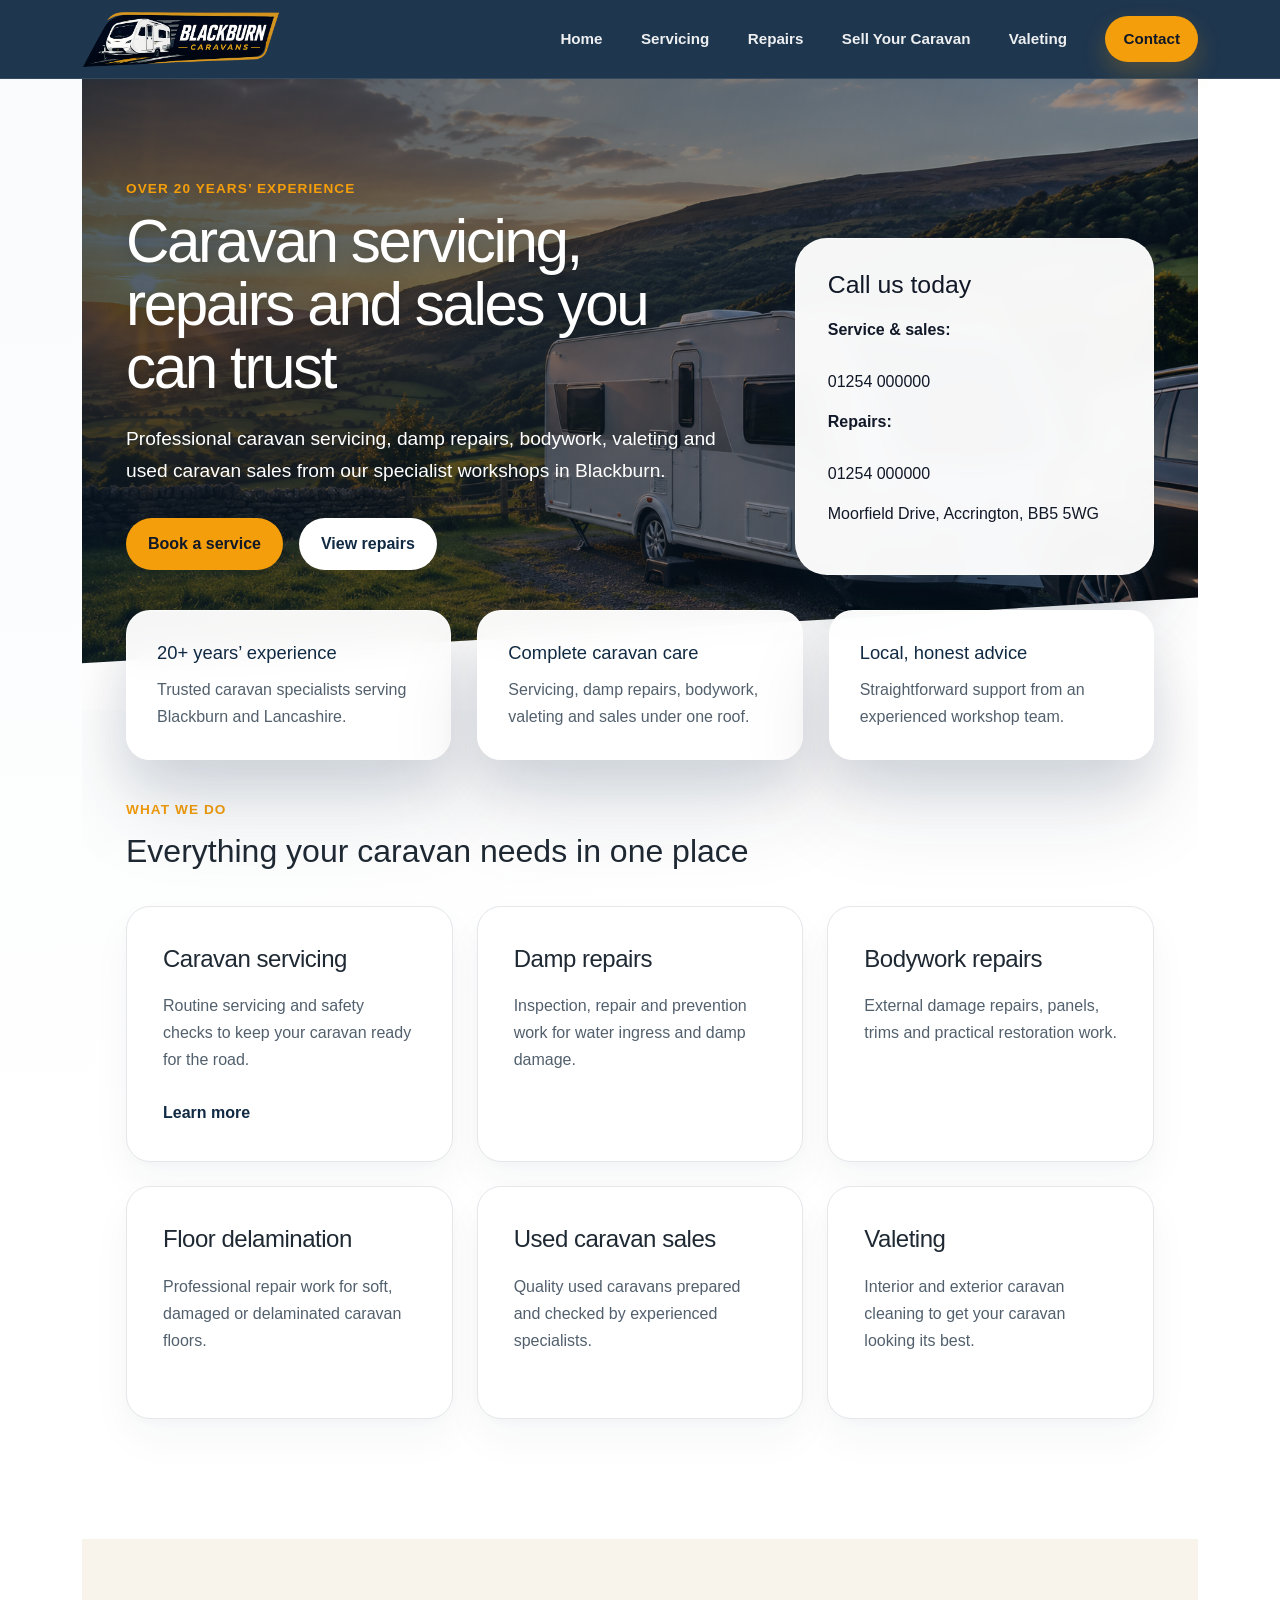
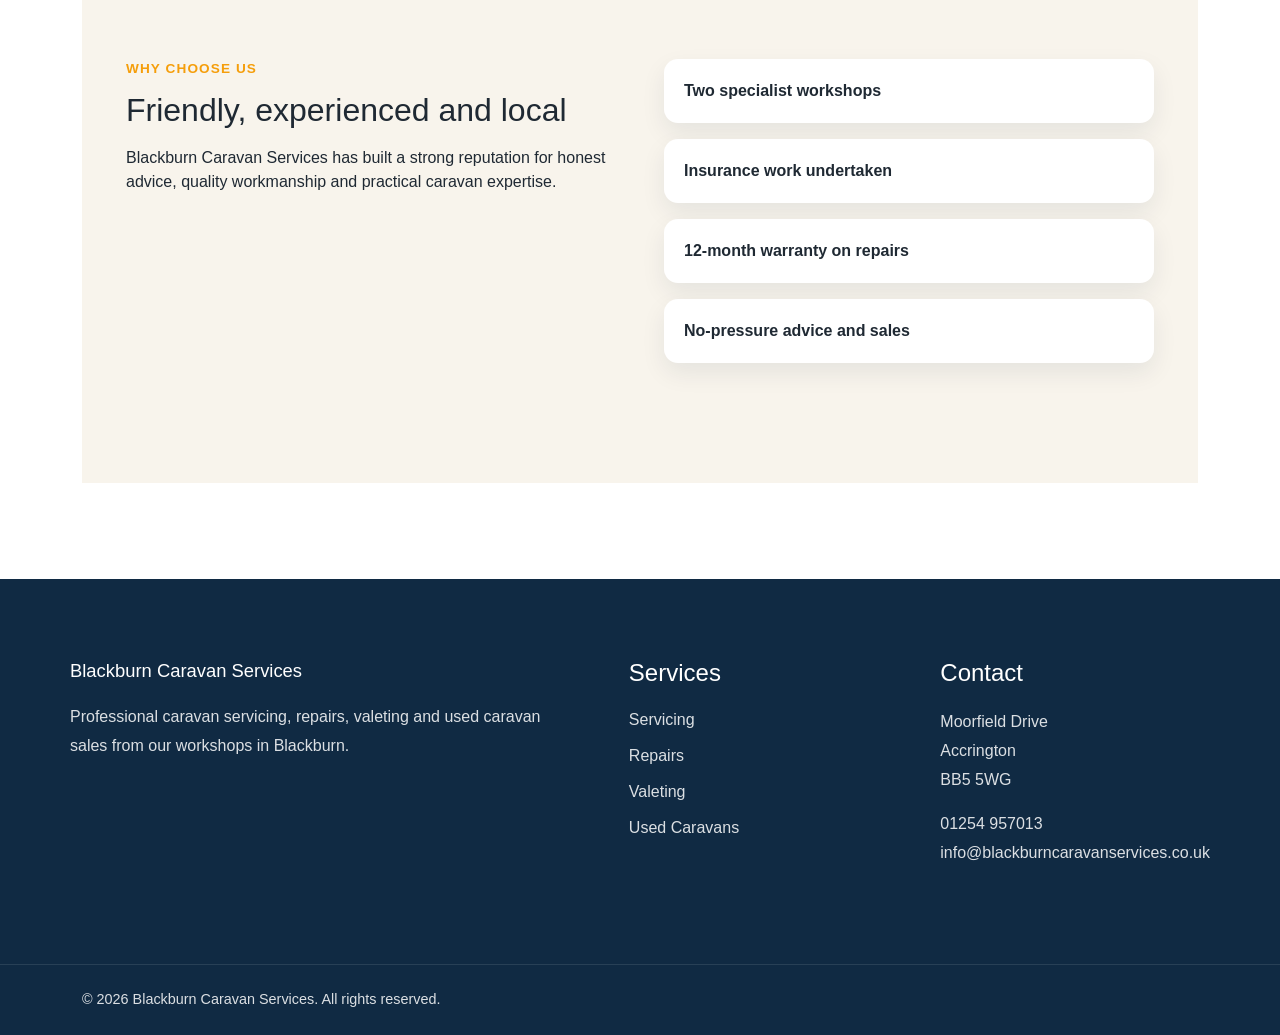
==== docs/index.html @ 5ac6e4df "remove for sale vans from home menu" ====
﻿<!DOCTYPE html>
<html lang="en">
<head>
    <meta charset="utf-8"/>
    <meta name="viewport" content="width=device-width, initial-scale=1.0"/>
    <title>Caravan servicing, repairs and sales in Blackburn - BlackburnCaravanServices</title>
    <link rel="stylesheet" href="lib/bootstrap/dist/css/bootstrap.min.css" />
    <link rel="stylesheet" href="css/site.css?v=m3p8NzSTt6FeEBpGO3JaVx1gw_lYk7wFawlBqllL7IU" />
</head>
<body>
<header b-vh2o0udhn5 class="site-header">
    <div b-vh2o0udhn5 class="container header-inner">

        <a class="brand" href="index.html">
            <img b-vh2o0udhn5
                src="images/logo-colour.png"
                alt="Blackburn Caravan Services"
                class="brand-logo" />
        </a>

        <nav b-vh2o0udhn5 class="site-nav">
            <a href="index.html">Home</a>
            <a href="servicing.html">Servicing</a>
            <a href="repairs.html">Repairs</a>
            <a href="sell-your-caravan.html">Sell Your Caravan</a>
            <a href="valeting.html">Valeting</a>
            <a class="nav-cta" href="contact.html">Contact</a>
        </nav>

    </div>
</header>
<div b-vh2o0udhn5 class="container">
    <main b-vh2o0udhn5 role="main" class="pb-3">
        
<section class="hero">
    <div class="container hero-grid">
        <div>
            <p class="eyebrow">Over 20 years’ experience</p>
            <h1>Caravan servicing, repairs and sales you can trust</h1>
            <p class="hero-text">
                Professional caravan servicing, damp repairs, bodywork, valeting and used caravan sales
                from our specialist workshops in Blackburn.
            </p>

            <div class="hero-actions">
                <a class="button button-primary" href="">Book a service</a>
                <a class="button button-secondary" href="">View repairs</a>
            </div>
        </div>

        <div class="hero-card">
            <h2>Call us today</h2>
            <p><strong>Service & sales:</strong><br />01254 000000</p>
            <p><strong>Repairs:</strong><br />01254 000000</p>
            <p>Moorfield Drive, Accrington, BB5 5WG</p>
        </div>
    </div>
</section>

<section class="home-feature-strip">
    <div class="container">
        <div class="home-feature-grid">
            <article class="home-feature-card">
                <h3>20+ years’ experience</h3>
                <p>Trusted caravan specialists serving Blackburn and Lancashire.</p>
            </article>

            <article class="home-feature-card">
                <h3>Complete caravan care</h3>
                <p>Servicing, damp repairs, bodywork, valeting and sales under one roof.</p>
            </article>

            <article class="home-feature-card">
                <h3>Local, honest advice</h3>
                <p>Straightforward support from an experienced workshop team.</p>
            </article>
        </div>
    </div>
</section>

<section class="section section-home-services">
    <div class="container">
        <div class="section-heading">
            <p class="eyebrow">What we do</p>
            <h2>Everything your caravan needs in one place</h2>
        </div>

        <div class="service-grid">

            <article class="service-card">
                <h3>Caravan servicing</h3>
                <p>
                    Routine servicing and safety checks to keep your caravan ready for the road.
                </p>

                <span class="service-link">
                    Learn more
                </span>
            </article>

            <article class="service-card">
                <h3>Damp repairs</h3>
                <p>
                    Inspection, repair and prevention work for water ingress and damp damage.
                </p>
            </article>

            <article class="service-card">
                <h3>Bodywork repairs</h3>
                <p>
                    External damage repairs, panels, trims and practical restoration work.
                </p>
            </article>

            <article class="service-card">
                <h3>Floor delamination</h3>
                <p>
                    Professional repair work for soft, damaged or delaminated caravan floors.
                </p>
            </article>

            <article class="service-card">
                <h3>Used caravan sales</h3>
                <p>
                    Quality used caravans prepared and checked by experienced specialists.
                </p>
            </article>

            <article class="service-card">
                <h3>Valeting</h3>
                <p>
                    Interior and exterior caravan cleaning to get your caravan looking its best.
                </p>
            </article>

        </div>
    </div>
</section>

<section class="section section-muted">
    <div class="container trust-grid">
        <div>
            <p class="eyebrow">Why choose us</p>
            <h2>Friendly, experienced and local</h2>
            <p>
                Blackburn Caravan Services has built a strong reputation for honest advice,
                quality workmanship and practical caravan expertise.
            </p>
        </div>

        <div class="trust-list">
            <div>Two specialist workshops</div>
            <div>Insurance work undertaken</div>
            <div>12-month warranty on repairs</div>
            <div>No-pressure advice and sales</div>
        </div>
    </div>
</section>
    </main>
</div>

<footer b-vh2o0udhn5 class="site-footer">
    <div b-vh2o0udhn5 class="container footer-grid">

        <div b-vh2o0udhn5>
            <h3 b-vh2o0udhn5>Blackburn Caravan Services</h3>

            <p b-vh2o0udhn5>
                Professional caravan servicing, repairs, valeting and used caravan sales
                from our workshops in Blackburn.
            </p>
        </div>

        <div b-vh2o0udhn5>
            <h4 b-vh2o0udhn5>Services</h4>

            <ul b-vh2o0udhn5 class="footer-links">
                <li b-vh2o0udhn5><a href="servicing.html">Servicing</a></li>
                <li b-vh2o0udhn5><a href="repairs.html">Repairs</a></li>
                <li b-vh2o0udhn5><a href="valeting.html">Valeting</a></li>
                <li b-vh2o0udhn5><a href="caravans-for-sale.html">Used Caravans</a></li>
            </ul>
        </div>

        <div b-vh2o0udhn5>
            <h4 b-vh2o0udhn5>Contact</h4>

            <p b-vh2o0udhn5>
                Moorfield Drive<br b-vh2o0udhn5 />
                Accrington<br b-vh2o0udhn5 />
                BB5 5WG
            </p>

            <p b-vh2o0udhn5>
                <a b-vh2o0udhn5 href="tel:01254957013">01254 957013</a><br b-vh2o0udhn5 />
                <a b-vh2o0udhn5 href="mailto:info@blackburncaravanservices.co.uk">
                    info@blackburncaravanservices.co.uk
                </a>
            </p>
        </div>

    </div>

    <div b-vh2o0udhn5 class="footer-bottom">
        <div b-vh2o0udhn5 class="container">
            © 2026 Blackburn Caravan Services. All rights reserved.
        </div>
    </div>
</footer>

<script src="lib/jquery/dist/jquery.min.js"></script>
<script src="lib/bootstrap/dist/js/bootstrap.bundle.min.js"></script>
<script src="js/site.js?v=hRQyftXiu1lLX2P9Ly9xa4gHJgLeR1uGN5qegUobtGo"></script>


</body>
</html>
---- docs/css/site.css ----
﻿:root {
  --colour-navy: #102a43;
  --colour-blue: #1f5f8b;
  --colour-amber: #f59e0b;
  --colour-cream: #f8f4ec;
  --colour-light: #ffffff;
  --colour-text: #1f2933;
  --colour-muted: #52606d;
  --colour-border: #e5e7eb;
  --shadow: 0 20px 40px rgba(16, 42, 67, 0.12);
  --shadow-soft: 0 10px 24px rgba(16, 42, 67, 0.08);
  --radius: 18px;
}

* {
  box-sizing: border-box;
}

html {
  scroll-behavior: smooth;
}

body {
  margin: 0;
  font-family: Arial, Helvetica, sans-serif;
  color: var(--colour-text);
  background:
          radial-gradient(circle at top left, rgba(31, 95, 139, 0.03), transparent 40%),
          #ffffff;
}

main {
  min-height: 70vh;
  overflow-x: hidden;
}

img {
  max-width: 100%;
}

.container {
  width: min(1480px, calc(100% - 64px));
  margin: 0 auto;
}

/* Header */

.site-header {
  position: sticky;
  top: 0;
  z-index: 1000;
  background: rgba(16, 42, 67, 0.94);
  backdrop-filter: blur(18px);
  color: white;
  border-bottom: 1px solid rgba(255, 255, 255, 0.1);
}

.header-inner {
  min-height: 78px;
  display: flex;
  align-items: center;
  justify-content: space-between;
  gap: 32px;
}

.brand {
  display: flex;
  align-items: center;
  color: white;
  text-decoration: none;
}

.brand-logo {
  height: 58px;
  width: auto;
  display: block;
  object-fit: contain;
}

.site-nav {
  display: flex;
  align-items: center;
  gap: 22px;
  flex-wrap: wrap;
}

.site-nav a {
  position: relative;
  color: rgba(255, 255, 255, 0.92);
  text-decoration: none;
  font-weight: 700;
  font-size: 0.95rem;
  transition:
          color 0.25s ease,
          transform 0.25s ease;
}

.site-nav a:hover {
  color: var(--colour-amber);
  transform: translateY(-1px);
}

.site-nav a::after {
  content: "";
  position: absolute;
  left: 0;
  bottom: -8px;
  width: 0;
  height: 3px;
  background: var(--colour-amber);
  transition: width 0.25s ease;
}

.site-nav a:hover::after,
.site-nav a.active::after {
  width: 100%;
}

.nav-cta {
  background: var(--colour-amber);
  color: #111827 !important;
  padding: 12px 18px;
  border-radius: 999px;
  box-shadow: 0 12px 24px rgba(245, 158, 11, 0.22);
}

.nav-cta::after {
  display: none;
}

/* Typography */

h1 {
  margin: 0 0 24px;
  font-size: clamp(2.8rem, 5vw, 4.2rem);
  line-height: 1;
  letter-spacing: -0.04em;
}

h2 {
  font-size: clamp(1.8rem, 2.5vw, 2.4rem);
  line-height: 1.15;
  margin: 0 0 18px;
}

h3 {
  margin-top: 0;
  font-size: 1.15rem;
  line-height: 1.3;
}

.eyebrow {
  color: var(--colour-amber);
  font-weight: 800;
  text-transform: uppercase;
  letter-spacing: 0.08em;
  font-size: 0.85rem;
  margin: 0 0 12px;
}

.section-intro {
  max-width: 720px;
  font-size: 1.1rem;
  line-height: 1.7;
  color: var(--colour-muted);
  margin-top: 18px;
}

/* Buttons */

.button {
  display: inline-block;
  padding: 14px 22px;
  border-radius: 999px;
  font-weight: 800;
  text-decoration: none;
  border: 0;
  cursor: pointer;
  transition:
          transform 0.25s ease,
          box-shadow 0.25s ease,
          background 0.25s ease;
}

.button:hover {
  transform: translateY(-2px);
}

.button-primary {
  background: var(--colour-amber);
  color: #111827;
}

.button-secondary {
  background: white;
  color: var(--colour-navy);
}

.text-link {
  color: var(--colour-navy);
  font-weight: 800;
  text-decoration: none;
  border-bottom: 2px solid var(--colour-amber);
  padding-bottom: 4px;
}

/* Home hero */

.hero {
  position: relative;
  overflow: hidden;
  min-height: 600px;
  display: flex;
  align-items: center;
  padding: 100px 0 140px;
  background:
          linear-gradient(
                  110deg,
                  rgba(8, 25, 43, 0.72),
                  rgba(8, 25, 43, 0.28)
          ),
          url("../images/caravan-hero.png") center right / cover no-repeat;
}

.hero::after {
  content: "";
  position: absolute;
  left: -2px;
  right: -2px;
  bottom: -1px;
  height: 150px;
  background: white;
  clip-path: polygon(0 68%, 100% 24%, 100% 100%, 0 100%);
  pointer-events: none;
}

.hero-grid {
  position: relative;
  z-index: 2;
  display: grid;
  grid-template-columns: 1.45fr 0.85fr;
  gap: 56px;
  align-items: center;
}

.hero-content {
  max-width: 760px;
}

.hero h1,
.hero .hero-text {
  color: white;
}

.hero h1 {
  text-shadow: 0 4px 20px rgba(0, 0, 0, 0.35);
}

.hero-text {
  font-size: 1.2rem;
  line-height: 1.65;
  max-width: 680px;
  color: #eef4f8;
}

.hero-actions {
  display: flex;
  gap: 16px;
  flex-wrap: wrap;
  margin-top: 32px;
}

.hero-card {
  background: rgba(255, 255, 255, 0.96);
  backdrop-filter: blur(10px);
  border: 1px solid rgba(255, 255, 255, 0.45);
  color: #111827;
  padding: 32px;
  border-radius: 32px;
  box-shadow:
          0 20px 40px rgba(16, 42, 67, 0.12),
          0 40px 80px rgba(16, 42, 67, 0.18);
  transform: translateY(32px);
}

.hero-card h2 {
  color: #111827;
  font-size: 1.55rem;
}

.hero-card p,
.hero-card strong {
  color: #111827;
}

.hero-card strong {
  display: block;
  margin-bottom: 4px;
}

/* Shared internal page hero */

.page-hero {
  position: relative;
  overflow: hidden;
  color: white;
  padding: 130px 0 210px;
  background:
          linear-gradient(
                  110deg,
                  rgba(8, 25, 43, 0.72),
                  rgba(8, 25, 43, 0.28)
          ),
          url("../images/caravan-hero.png") center right / cover no-repeat;
}

.page-hero::after {
  content: "";
  position: absolute;
  left: -2px;
  right: -2px;
  bottom: -1px;
  height: 170px;
  background: white;
  clip-path: polygon(
          0 72%,
          20% 62%,
          45% 50%,
          70% 32%,
          100% 18%,
          100% 100%,
          0 100%
  );
  pointer-events: none;
}

.page-hero-inner {
  position: relative;
  z-index: 2;
}

.page-hero-content {
  max-width: 720px;
}

.page-hero h1 {
  max-width: 700px;
  font-size: clamp(2.4rem, 4vw, 3.6rem);
  line-height: 1.05;
  letter-spacing: -0.03em;
  color: white;
  text-shadow: 0 4px 20px rgba(0, 0, 0, 0.35);
}

.page-hero .page-intro {
  max-width: 640px;
  color: rgba(255, 255, 255, 0.92);
  font-size: 1.25rem;
  line-height: 1.7;
}

.hero-feature-strip {
  position: relative;
  z-index: 5;
  margin-top: -100px;
  padding-bottom: 64px;
}

.hero-feature-grid {
  display: grid;
  grid-template-columns: repeat(3, 1fr);
  gap: 28px;
}

.hero-feature-item {
  display: flex;
  gap: 18px;
  align-items: flex-start;

  background: rgba(255, 255, 255, 0.97);
  backdrop-filter: blur(18px);

  border-radius: 24px;
  padding: 28px;

  border: 1px solid rgba(255, 255, 255, 0.7);

  box-shadow:
          0 20px 40px rgba(16, 42, 67, 0.08),
          0 40px 80px rgba(16, 42, 67, 0.10);

  transition:
          transform 0.25s ease,
          box-shadow 0.25s ease;
}

.hero-feature-item:hover {
  transform: translateY(-4px);
  box-shadow:
          0 24px 48px rgba(16, 42, 67, 0.10),
          0 48px 90px rgba(16, 42, 67, 0.12);
}

.hero-feature-icon {
  width: 44px;
  height: 44px;
  flex: 0 0 auto;

  display: grid;
  place-items: center;

  border-radius: 999px;

  background: rgba(245, 158, 11, 0.12);
  border: 1px solid rgba(245, 158, 11, 0.18);

  color: var(--colour-amber);

  font-weight: 900;
  font-size: 1rem;
}

.hero-feature-item h3 {
  margin: 0 0 8px;
  font-size: 1.1rem;
  color: var(--colour-navy);
}

.hero-feature-item p {
  margin: 0;
  line-height: 1.6;
  color: var(--colour-muted);
}

/* Sections */

.section {
  padding: 120px 0;
}

.section-muted {
  background: var(--colour-cream);
}

.section-featured {
  background: #f9fafb;
}

.section-heading {
  max-width: 720px;
  margin-bottom: 36px;
}

.section-heading-split {
  display: flex;
  justify-content: space-between;
  align-items: center;
  gap: 32px;
}

.service-detail-grid {
  display: grid;
  grid-template-columns: 1fr 420px;
  gap: 56px;
  align-items: start;
}

.feature-list {
  display: grid;
  grid-template-columns: repeat(2, 1fr);
  gap: 14px;
  margin: 36px 0;
}

.feature-list div {
  background: var(--colour-cream);
  padding: 18px 20px;
  border-radius: 14px;
  font-weight: 800;
}

.contact-panel {
  background: white;
  border-radius: 24px;
  padding: 36px;
  box-shadow: var(--shadow);
  border: 1px solid var(--colour-border);
}

.contact-panel p,
.contact-panel strong {
  color: #000;
}

.contact-panel p {
  line-height: 1.7;
}

/* Services */

.service-grid {
  display: grid;
  grid-template-columns: repeat(3, 1fr);
  gap: 24px;
}

.service-card {
  position: relative;
  padding: 36px;
  background: white;
  border: 1px solid var(--colour-border);
  border-radius: 24px;
  box-shadow:
          0 4px 10px rgba(0, 0, 0, 0.02),
          0 20px 40px rgba(16, 42, 67, 0.04);
  overflow: hidden;
  transition:
          transform 0.25s ease,
          box-shadow 0.25s ease,
          border-color 0.25s ease;
}

.service-card::before {
  content: "";
  position: absolute;
  top: 0;
  left: 0;
  width: 100%;
  height: 4px;
  background: var(--colour-amber);
  opacity: 0;
  transition: opacity 0.25s ease;
}

.service-card:hover {
  transform: translateY(-8px);
  border-color: rgba(245, 158, 11, 0.3);
  box-shadow:
          0 10px 30px rgba(0, 0, 0, 0.05),
          0 30px 60px rgba(16, 42, 67, 0.08);
}

.service-card:hover::before {
  opacity: 1;
}

.service-card h3 {
  font-size: 1.5rem;
  margin-bottom: 18px;
  letter-spacing: -0.02em;
}

.service-card p {
  color: var(--colour-muted);
  line-height: 1.7;
  margin-bottom: 28px;
}

.service-link {
  display: inline-flex;
  align-items: center;
  gap: 8px;
  font-weight: 700;
  color: var(--colour-navy);
  transition: gap 0.2s ease;
}

.service-card:hover .service-link {
  gap: 14px;
}

/* Caravans */

.caravan-grid {
  display: grid;
  grid-template-columns: repeat(3, 1fr);
  gap: 28px;
}

.caravan-card {
  position: relative;
  background: white;
  border-radius: 28px;
  overflow: hidden;
  border: 1px solid var(--colour-border);
  box-shadow:
          0 4px 10px rgba(0, 0, 0, 0.02),
          0 20px 40px rgba(16, 42, 67, 0.05);
  transition:
          transform 0.25s ease,
          box-shadow 0.25s ease;
}

.caravan-card:hover {
  transform: translateY(-8px);
  box-shadow:
          0 10px 30px rgba(0, 0, 0, 0.05),
          0 30px 60px rgba(16, 42, 67, 0.1);
}

.caravan-card img {
  width: 100%;
  height: 240px;
  object-fit: cover;
  display: block;
  background: #f3f4f6;
  transition: transform 0.5s ease;
}

.caravan-card:hover img {
  transform: scale(1.04);
}

.caravan-card-content {
  padding: 28px;
}

.caravan-meta {
  color: var(--colour-amber);
  font-weight: 800;
  font-size: 0.85rem;
  margin: 0 0 10px;
  text-transform: uppercase;
  letter-spacing: 0.04em;
}

.caravan-card h3 {
  margin-bottom: 14px;
}

.caravan-card p {
  color: var(--colour-muted);
  line-height: 1.7;
}

.caravan-footer {
  display: flex;
  justify-content: space-between;
  align-items: center;
  gap: 16px;
  margin-top: 28px;
  padding-top: 22px;
  border-top: 1px solid var(--colour-border);
}

.caravan-footer strong {
  font-size: 1.4rem;
  color: var(--colour-navy);
}

.caravan-footer a {
  color: var(--colour-navy);
  font-weight: 800;
  text-decoration: none;
}

.caravan-badge {
  position: absolute;
  top: 18px;
  left: 18px;
  z-index: 10;
  background: var(--colour-amber);
  color: #111827;
  padding: 8px 14px;
  border-radius: 999px;
  font-size: 0.8rem;
  font-weight: 800;
  box-shadow: 0 10px 24px rgba(0, 0, 0, 0.15);
}

/* Trust */

.trust-grid {
  display: grid;
  grid-template-columns: 1fr 1fr;
  gap: 48px;
  align-items: start;
}

.trust-list {
  display: grid;
  gap: 16px;
}

.trust-list div {
  background: white;
  padding: 20px;
  border-radius: 14px;
  font-weight: 800;
  box-shadow: var(--shadow-soft);
  transition:
          transform 0.25s ease,
          box-shadow 0.25s ease;
}

.trust-list div:hover {
  transform: translateY(-6px);
  box-shadow: var(--shadow);
}

/* CTA */

.cta-section {
  padding: 80px 0 120px;
}

.cta-panel {
  position: relative;
  overflow: hidden;
  text-align: center;
  padding: 72px;
  border-radius: 32px;
  background:
          linear-gradient(
                  135deg,
                  var(--colour-navy),
                  var(--colour-blue)
          );
  color: white;
  box-shadow: 0 30px 60px rgba(16, 42, 67, 0.18);
}

.cta-panel::before {
  content: "";
  position: absolute;
  inset: 0;
  background:
          radial-gradient(
                  circle at top right,
                  rgba(255, 255, 255, 0.08),
                  transparent 40%
          );
  pointer-events: none;
}

.cta-panel h2 {
  color: white;
}

.cta-panel .section-intro {
  max-width: 720px;
  margin-inline: auto;
  color: rgba(255, 255, 255, 0.9);
}

.cta-panel .button {
  margin-top: 24px;
}

/* Contact */

.opening-hours {
  display: grid;
  gap: 12px;
  margin-top: 32px;
}

.opening-hours div {
  display: flex;
  justify-content: space-between;
  gap: 24px;
  background: white;
  padding: 18px 20px;
  border-radius: 14px;
  box-shadow: 0 10px 24px rgba(16, 42, 67, 0.06);
}

.opening-hours strong,
.opening-hours span {
  color: #000;
}

.map-card {
  background: white;
  padding: 12px;
  border-radius: 24px;
  box-shadow: var(--shadow);
  border: 1px solid var(--colour-border);
}

.map-card iframe {
  width: 100%;
  height: 420px;
  border: 0;
  border-radius: 18px;
  display: block;
}

.contact-form {
  background: white;
  padding: 40px;
  border-radius: 24px;
  box-shadow: var(--shadow);
  border: 1px solid var(--colour-border);
}

.form-grid {
  display: grid;
  grid-template-columns: 1fr 1fr;
  gap: 24px;
}

.form-row {
  display: flex;
  flex-direction: column;
  margin-bottom: 24px;
}

.form-row label {
  font-weight: 700;
  margin-bottom: 8px;
  color: var(--colour-navy);
}

.form-row input,
.form-row select,
.form-row textarea {
  padding: 16px;
  border: 1px solid #d1d5db;
  border-radius: 14px;
  font-size: 1rem;
  font-family: inherit;
  background: white;
}

.form-row input:focus,
.form-row select:focus,
.form-row textarea:focus {
  outline: none;
  border-color: var(--colour-amber);
  box-shadow: 0 0 0 4px rgba(245, 158, 11, 0.15);
}

/* Footer */

.site-footer {
  margin-top: 80px;
  background: var(--colour-navy);
  color: rgba(255, 255, 255, 0.85);
}

.footer-grid {
  display: grid;
  grid-template-columns: 2fr 1fr 1fr;
  gap: 64px;
  padding: 80px 0;
}

.site-footer h3,
.site-footer h4 {
  color: white;
  margin-bottom: 20px;
}

.site-footer p {
  line-height: 1.8;
}

.footer-links {
  list-style: none;
  margin: 0;
  padding: 0;
}

.footer-links li {
  margin-bottom: 12px;
}

.footer-links a,
.site-footer a {
  color: rgba(255, 255, 255, 0.85);
  text-decoration: none;
  transition: color 0.25s ease;
}

.footer-links a:hover,
.site-footer a:hover {
  color: var(--colour-amber);
}

.footer-bottom {
  border-top: 1px solid rgba(255, 255, 255, 0.1);
  padding: 24px 0;
  font-size: 0.9rem;
}

/* Responsive */

@media (max-width: 1100px) {
  .hero-grid,
  .service-detail-grid,
  .trust-grid {
    grid-template-columns: 1fr;
  }

  .hero-card,
  .contact-panel {
    max-width: 640px;
  }

  .service-grid,
  .caravan-grid,
  .hero-feature-grid {
    grid-template-columns: 1fr 1fr;
  }
}

@media (max-width: 900px) {
  .container {
    width: min(100% - 32px, 100%);
  }

  .site-header {
    position: relative;
  }

  .header-inner {
    align-items: flex-start;
    flex-direction: column;
    padding: 20px 0;
  }

  .brand-logo {
    height: 56px;
  }

  .site-nav {
    gap: 14px;
  }

  h1 {
    font-size: clamp(2.4rem, 10vw, 3.6rem);
  }

  .hero {
    padding: 90px 0 130px;
    min-height: auto;
  }

  .hero-grid {
    gap: 36px;
  }

  .page-hero {
    padding: 110px 0 170px;
  }

  .page-hero h1 {
    font-size: clamp(2.2rem, 9vw, 3.2rem);
  }

  .hero-feature-strip {
    margin-top: -60px;
  }

  .hero-feature-item {
    padding: 24px;
  }

  .feature-list,
  .form-grid,
  .service-grid,
  .caravan-grid,
  .hero-feature-grid {
    grid-template-columns: 1fr;
  }

  .section {
    padding: 80px 0;
  }

  .section-heading-split {
    align-items: flex-start;
    flex-direction: column;
  }

  .cta-panel {
    padding: 48px 32px;
  }

  .opening-hours div {
    flex-direction: column;
    gap: 4px;
  }

  .footer-grid {
    grid-template-columns: 1fr;
    gap: 40px;
    padding: 60px 0;
  }
}
/* Homepage premium feature strip */
.home-feature-strip {
  position: relative;
  z-index: 5;
  margin-top: -96px;
  padding-bottom: 18px;
}

.section-home-services {
  padding-top: 18px;
}

.home-feature-grid {
  display: grid;
  grid-template-columns: repeat(3, 1fr);
  gap: 26px;
}

.home-feature-card {
  min-height: 150px;
  padding: 30px 30px 28px;
  border-radius: 24px;
  background: rgba(255, 255, 255, 0.96);
  transform: translateY(-4px);
  box-shadow:
          0 24px 48px rgba(16, 42, 67, 0.10),
          0 48px 90px rgba(16, 42, 67, 0.12);
  backdrop-filter: blur(18px);
  border: 1px solid rgba(255, 255, 255, 0.72);
}

.home-feature-card h3 {
  margin: 0 0 12px;
  color: var(--colour-navy);
  font-size: 1.15rem;
}

.home-feature-card p {
  margin: 0;
  color: var(--colour-muted);
  line-height: 1.65;
}

.section-home-services {
  padding-top: 18px;
}

@media (max-width: 900px) {
  .home-feature-strip {
    margin-top: -36px;
  }

  .home-feature-grid {
    grid-template-columns: 1fr;
  }
}
.hero h1 {
  max-width: 860px;
  font-size: clamp(3rem, 4.7vw, 4.4rem);
  line-height: 1.04;
}
/* Header polish */
.site-nav {
  gap: 2.4rem;
}

.site-nav a {
  position: relative;
  transition:
          color 0.25s ease,
          transform 0.25s ease;
}

.site-nav a:hover {
  color: var(--colour-amber);
  transform: translateY(-1px);
}

.site-nav a:not(.nav-cta)::after {
  content: "";
  position: absolute;
  left: 0;
  right: 0;
  bottom: -10px;
  height: 3px;
  background: var(--colour-amber);
  border-radius: 999px;
  opacity: 0;
  transform: scaleX(0.4);
  transition:
          opacity 0.25s ease,
          transform 0.25s ease;
}

.site-nav a:not(.nav-cta):hover::after {
  opacity: 1;
  transform: scaleX(1);
}

.caravan-card {
  transition:
          transform 0.3s ease,
          box-shadow 0.3s ease;
}

.caravan-card:hover {
  transform: translateY(-8px);

  box-shadow:
          0 30px 60px rgba(16, 42, 67, 0.12),
          0 50px 90px rgba(16, 42, 67, 0.10);
}
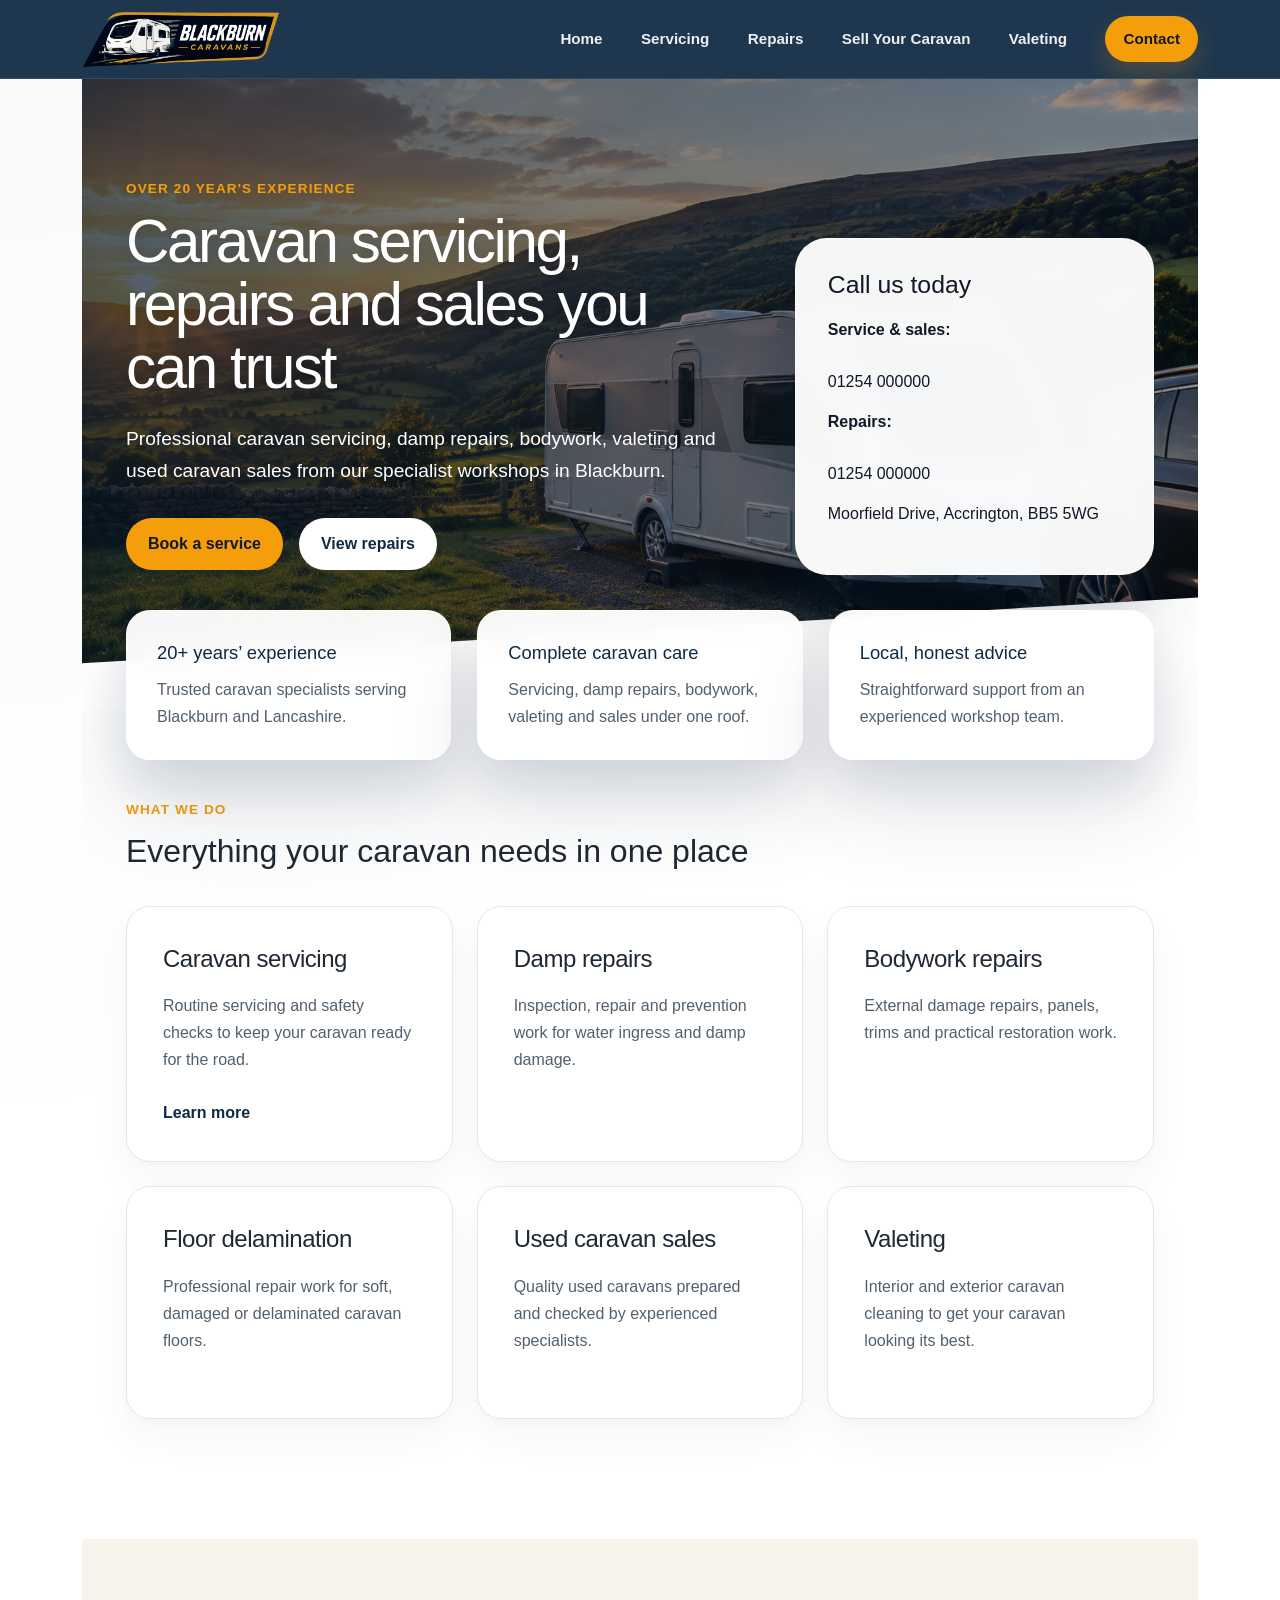
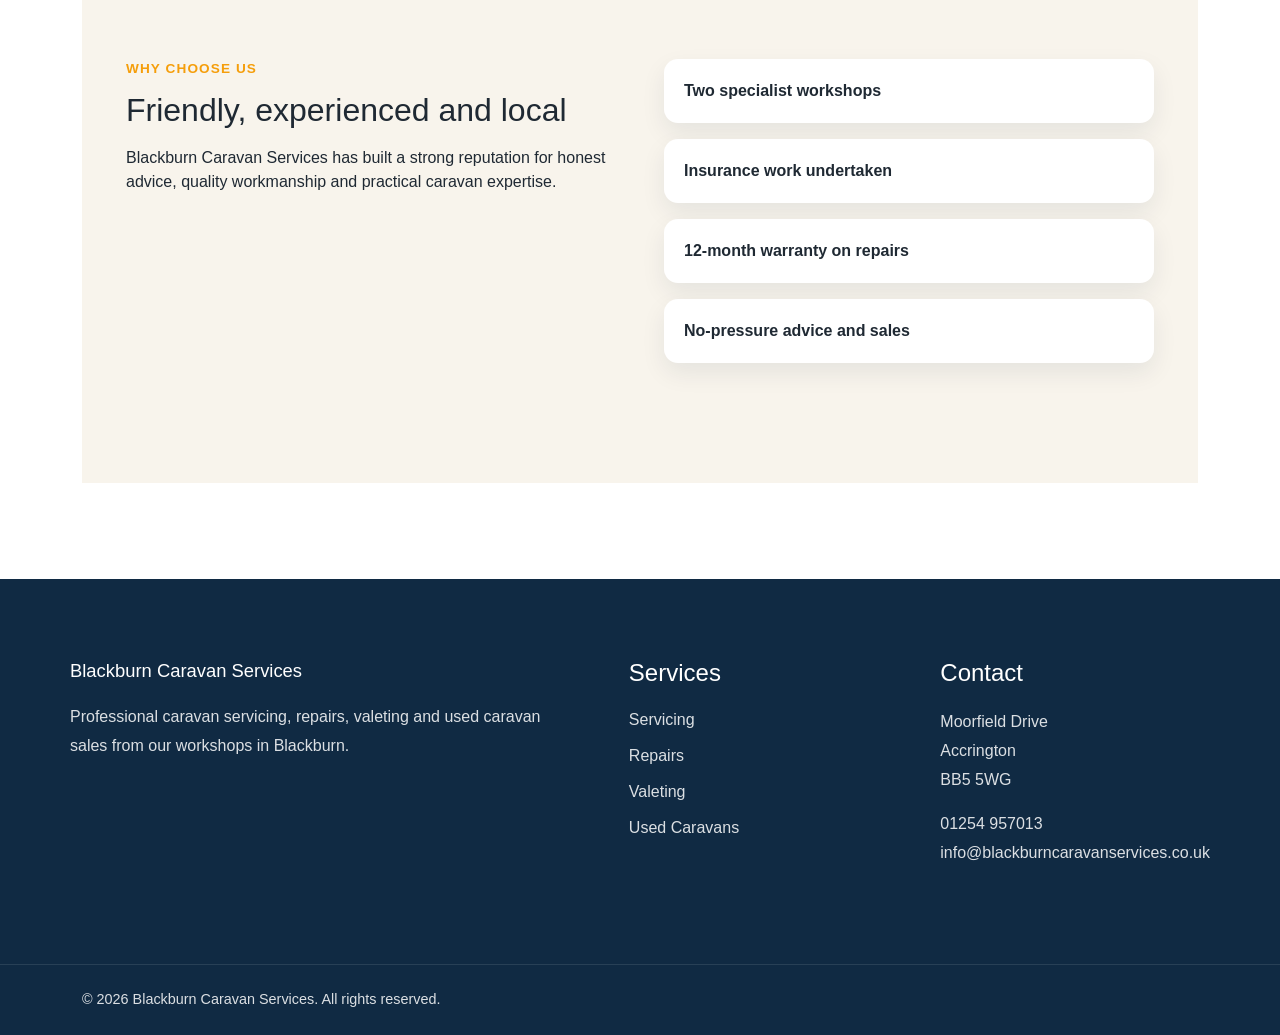
==== commit 71f883c1: "fix some typo issues." ====
--- a/docs/index.html
+++ b/docs/index.html
@@ -35,7 +35,7 @@
 <section class="hero">
     <div class="container hero-grid">
         <div>
-            <p class="eyebrow">Over 20 years’ experience</p>
+            <p class="eyebrow">Over 20 year's experience</p>
             <h1>Caravan servicing, repairs and sales you can trust</h1>
             <p class="hero-text">
                 Professional caravan servicing, damp repairs, bodywork, valeting and used caravan sales
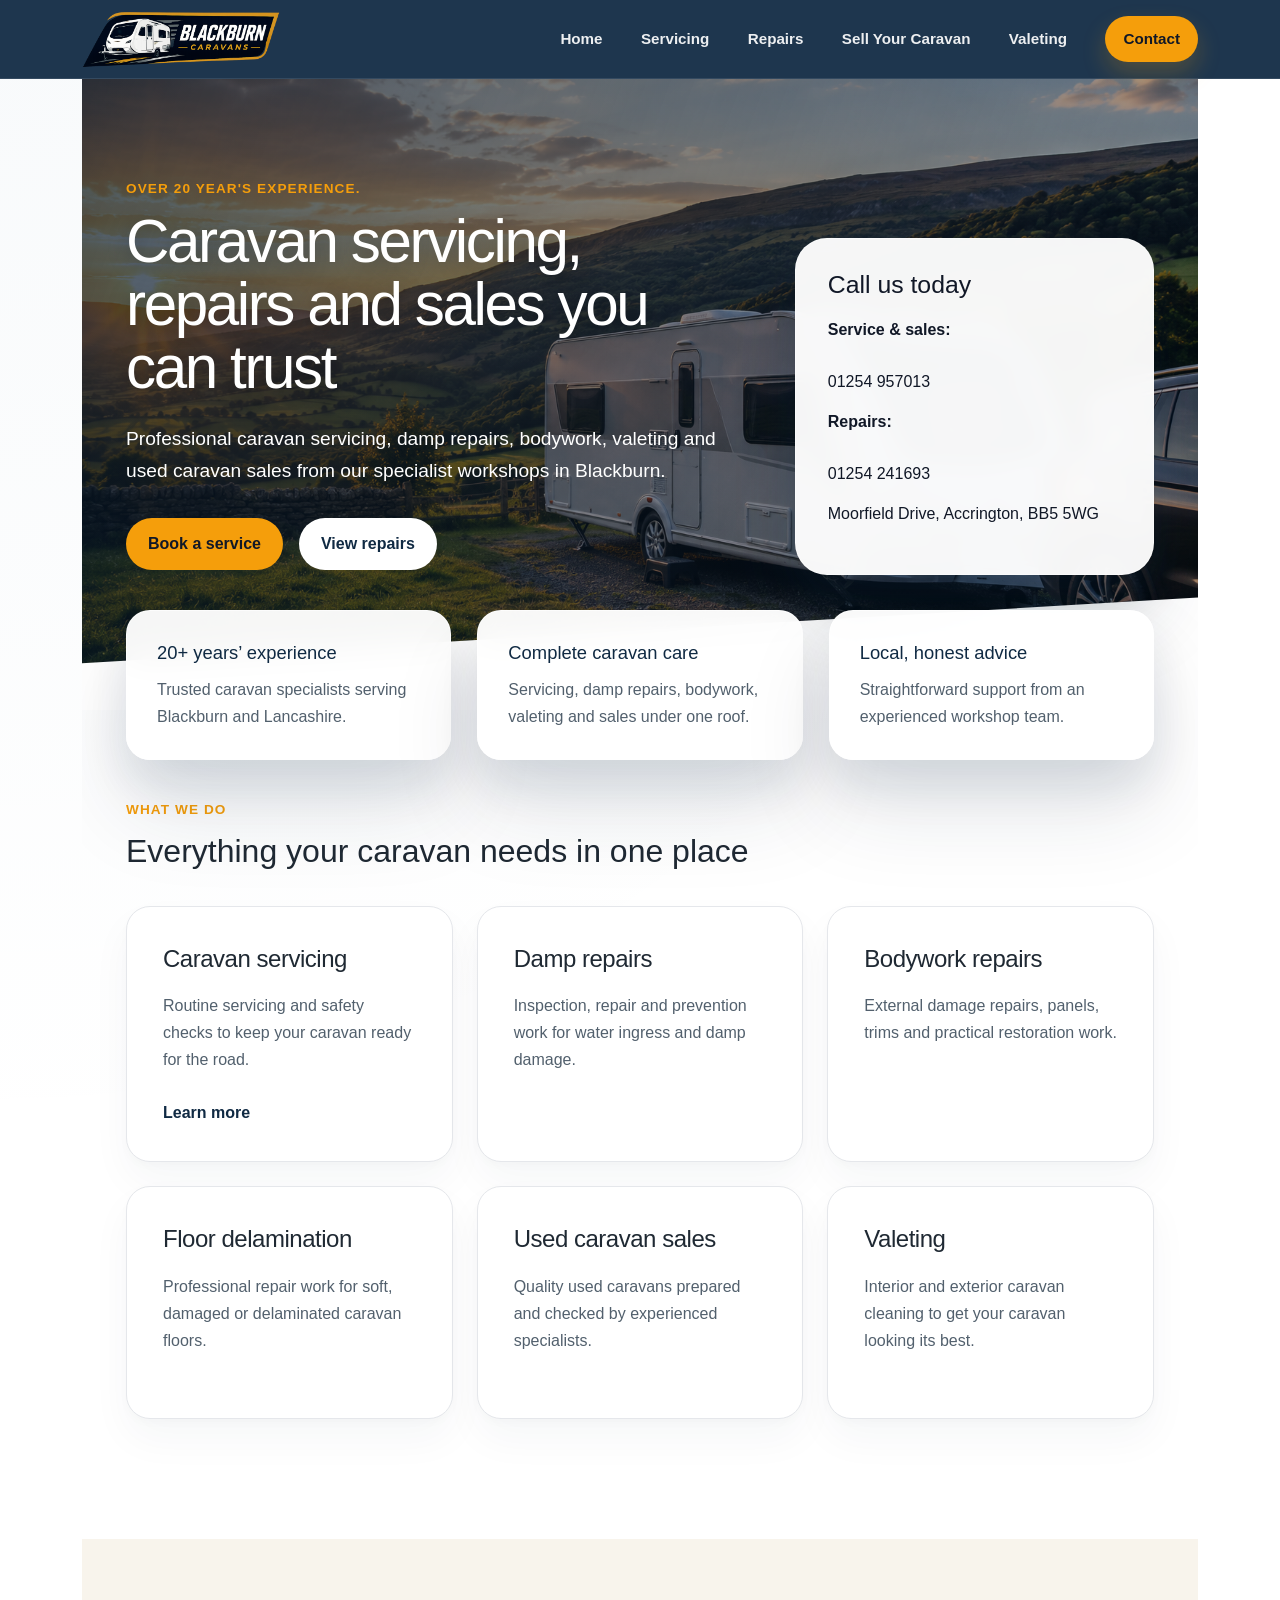
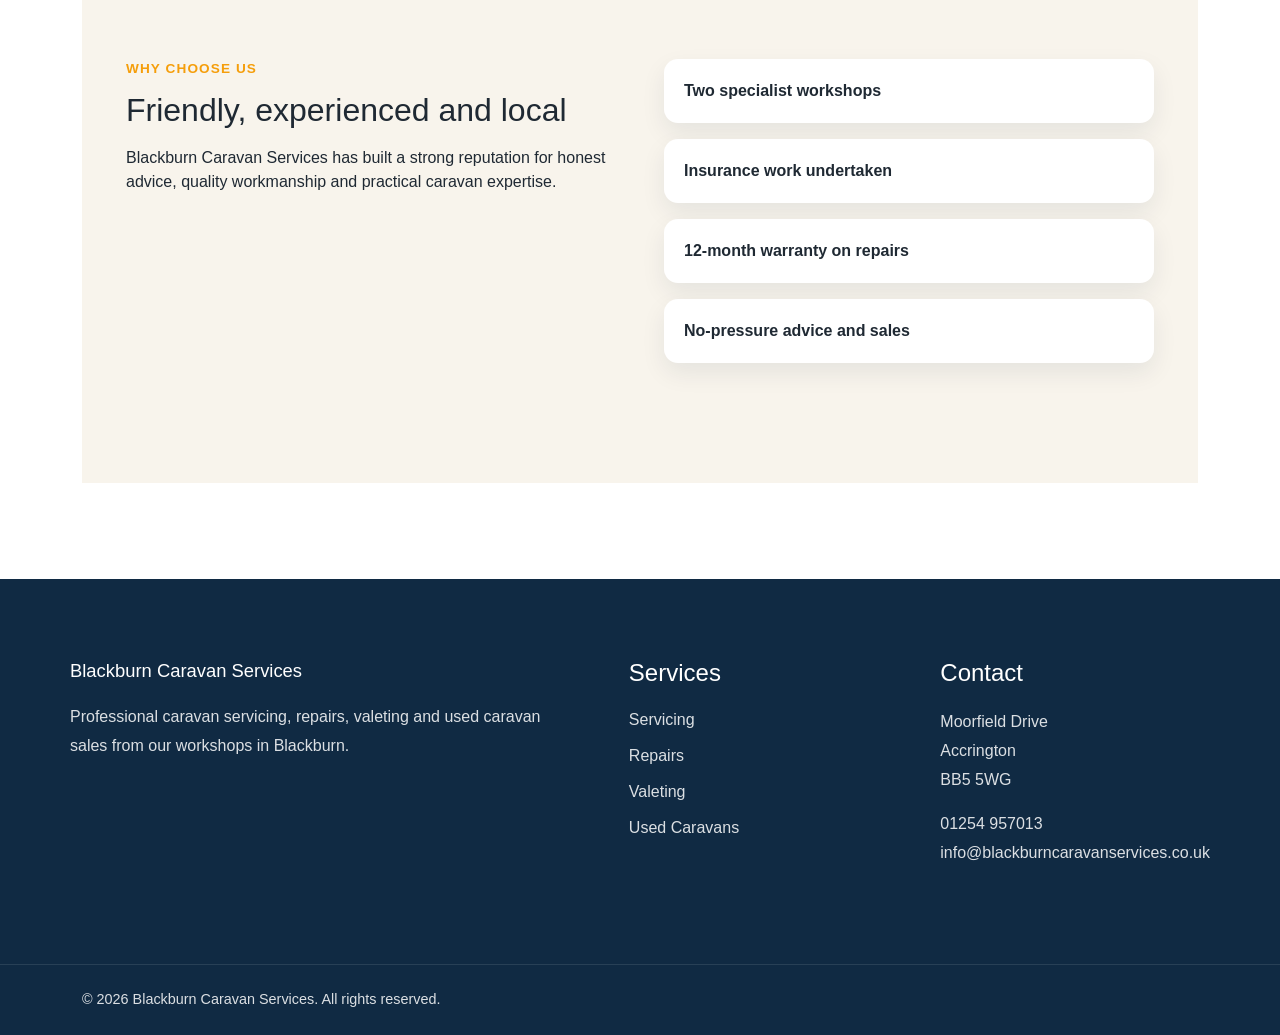
==== commit 388735ba: "change phone numbers on home page" ====
--- a/docs/index.html
+++ b/docs/index.html
@@ -35,7 +35,7 @@
 <section class="hero">
     <div class="container hero-grid">
         <div>
-            <p class="eyebrow">Over 20 year's experience</p>
+            <p class="eyebrow">Over 20 year's experience.</p>
             <h1>Caravan servicing, repairs and sales you can trust</h1>
             <p class="hero-text">
                 Professional caravan servicing, damp repairs, bodywork, valeting and used caravan sales
@@ -50,8 +50,8 @@
 
         <div class="hero-card">
             <h2>Call us today</h2>
-            <p><strong>Service & sales:</strong><br />01254 000000</p>
-            <p><strong>Repairs:</strong><br />01254 000000</p>
+            <p><strong>Service & sales:</strong><br />01254 957013</p>
+            <p><strong>Repairs:</strong><br />01254 241693</p>
             <p>Moorfield Drive, Accrington, BB5 5WG</p>
         </div>
     </div>
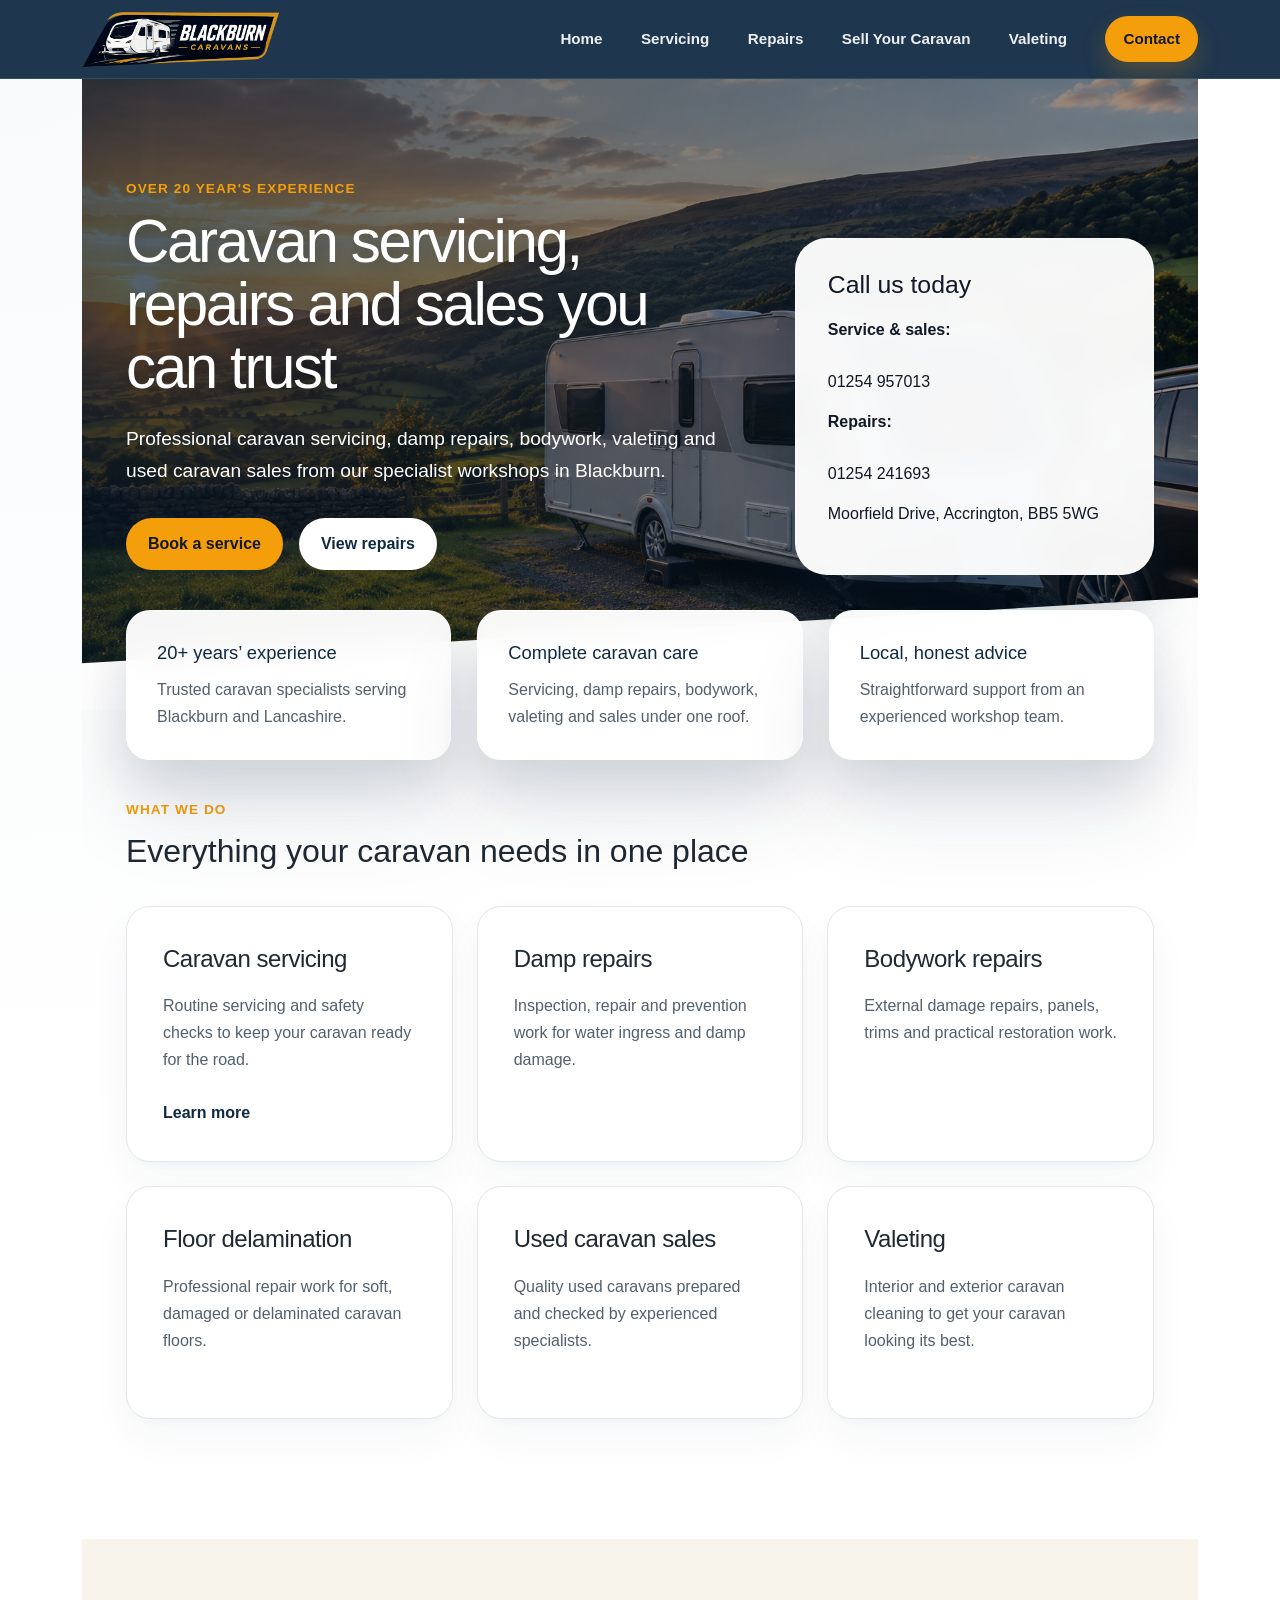
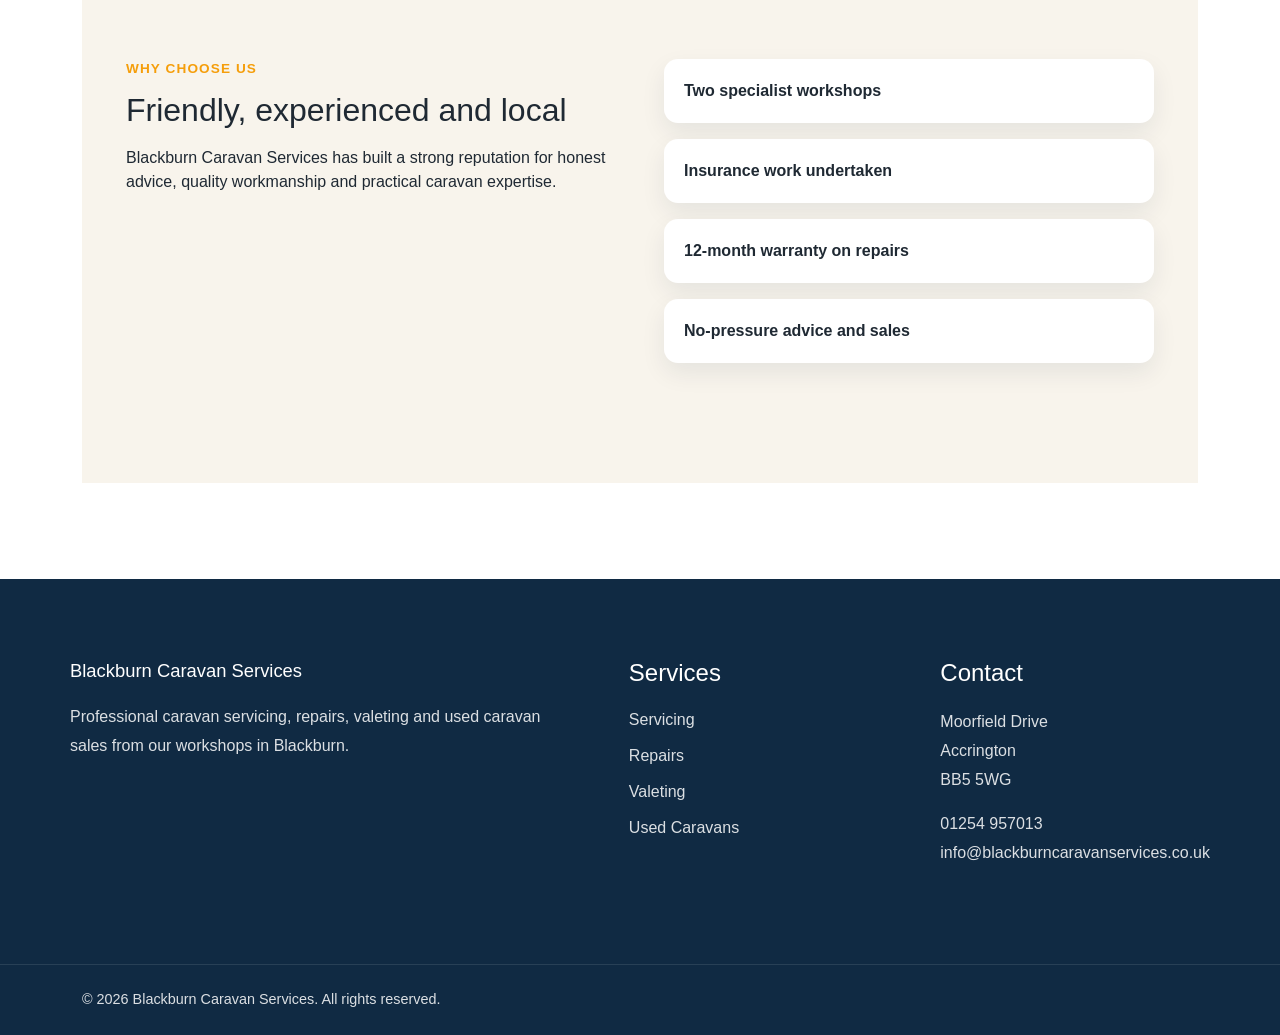
==== commit 1b80df7b: "add CNAME record" ====
--- a/docs/index.html
+++ b/docs/index.html
@@ -35,7 +35,7 @@
 <section class="hero">
     <div class="container hero-grid">
         <div>
-            <p class="eyebrow">Over 20 year's experience.</p>
+            <p class="eyebrow">Over 20 year's experience</p>
             <h1>Caravan servicing, repairs and sales you can trust</h1>
             <p class="hero-text">
                 Professional caravan servicing, damp repairs, bodywork, valeting and used caravan sales
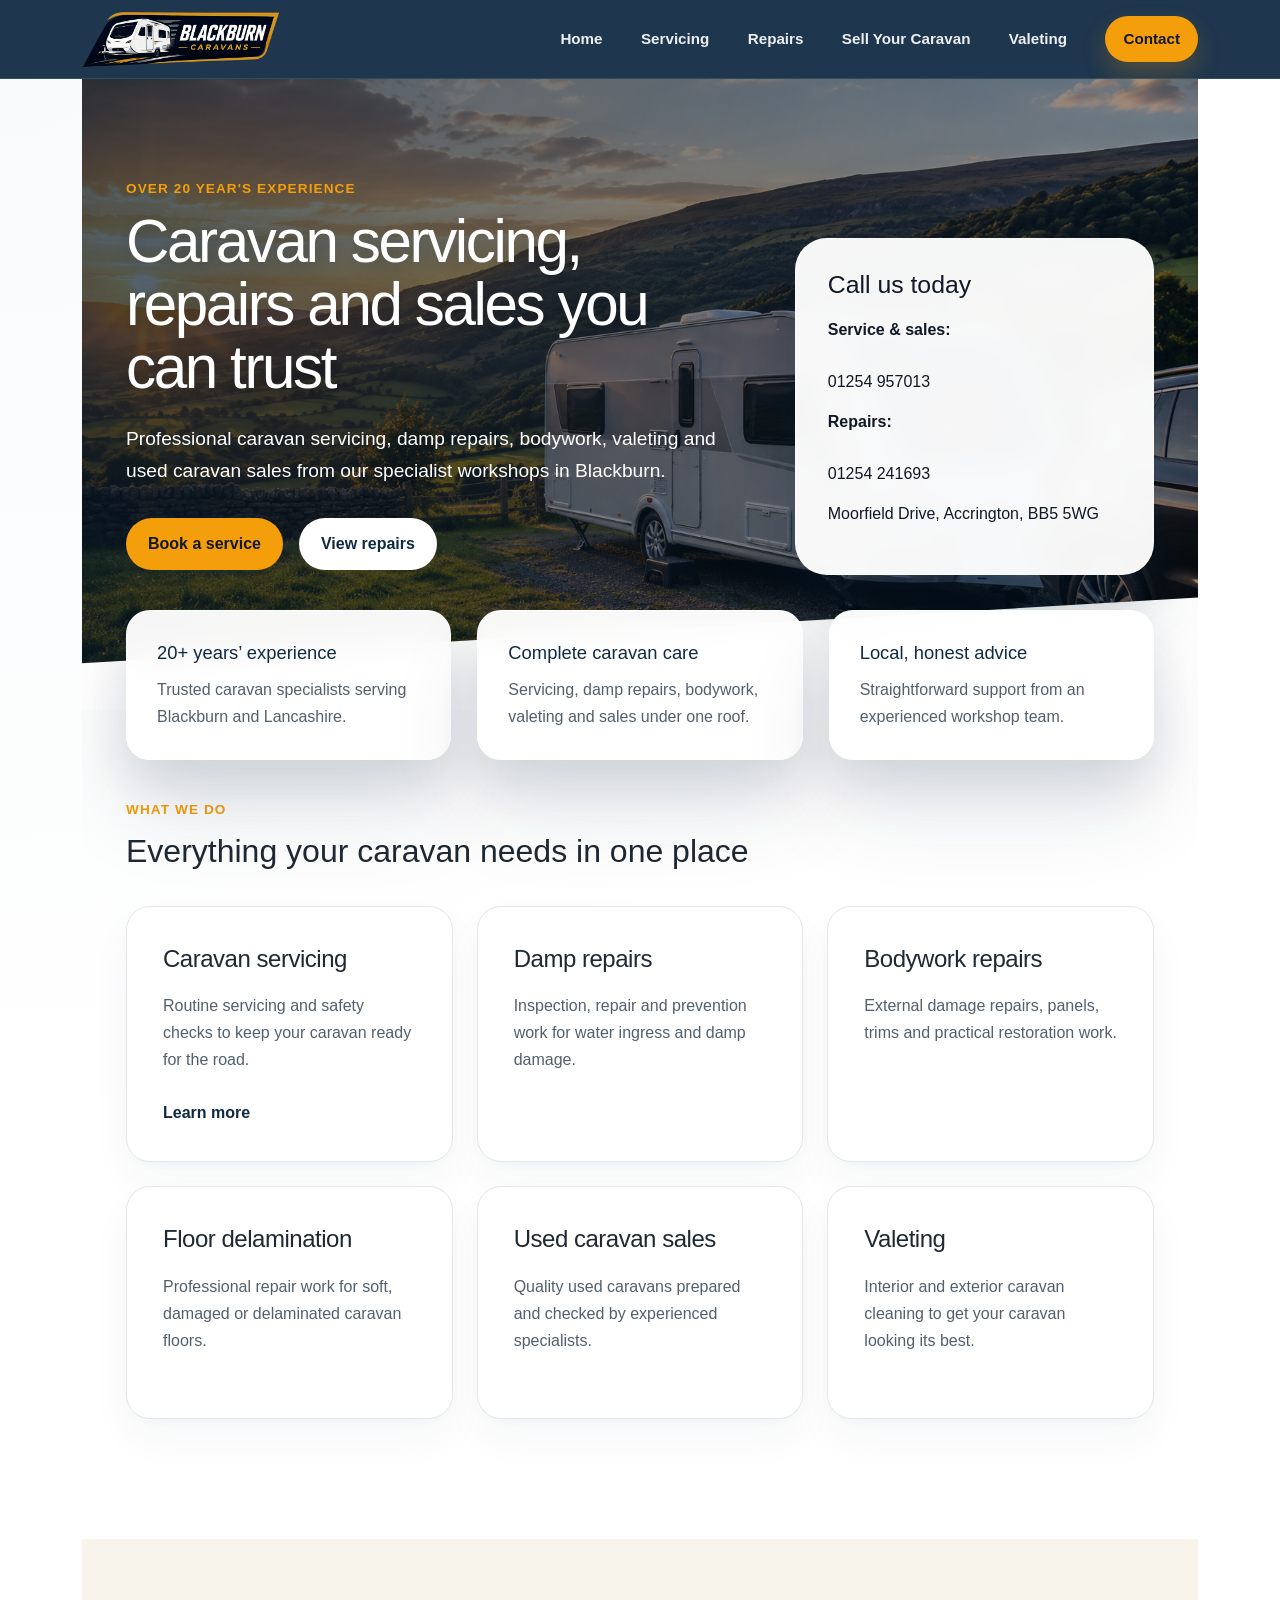
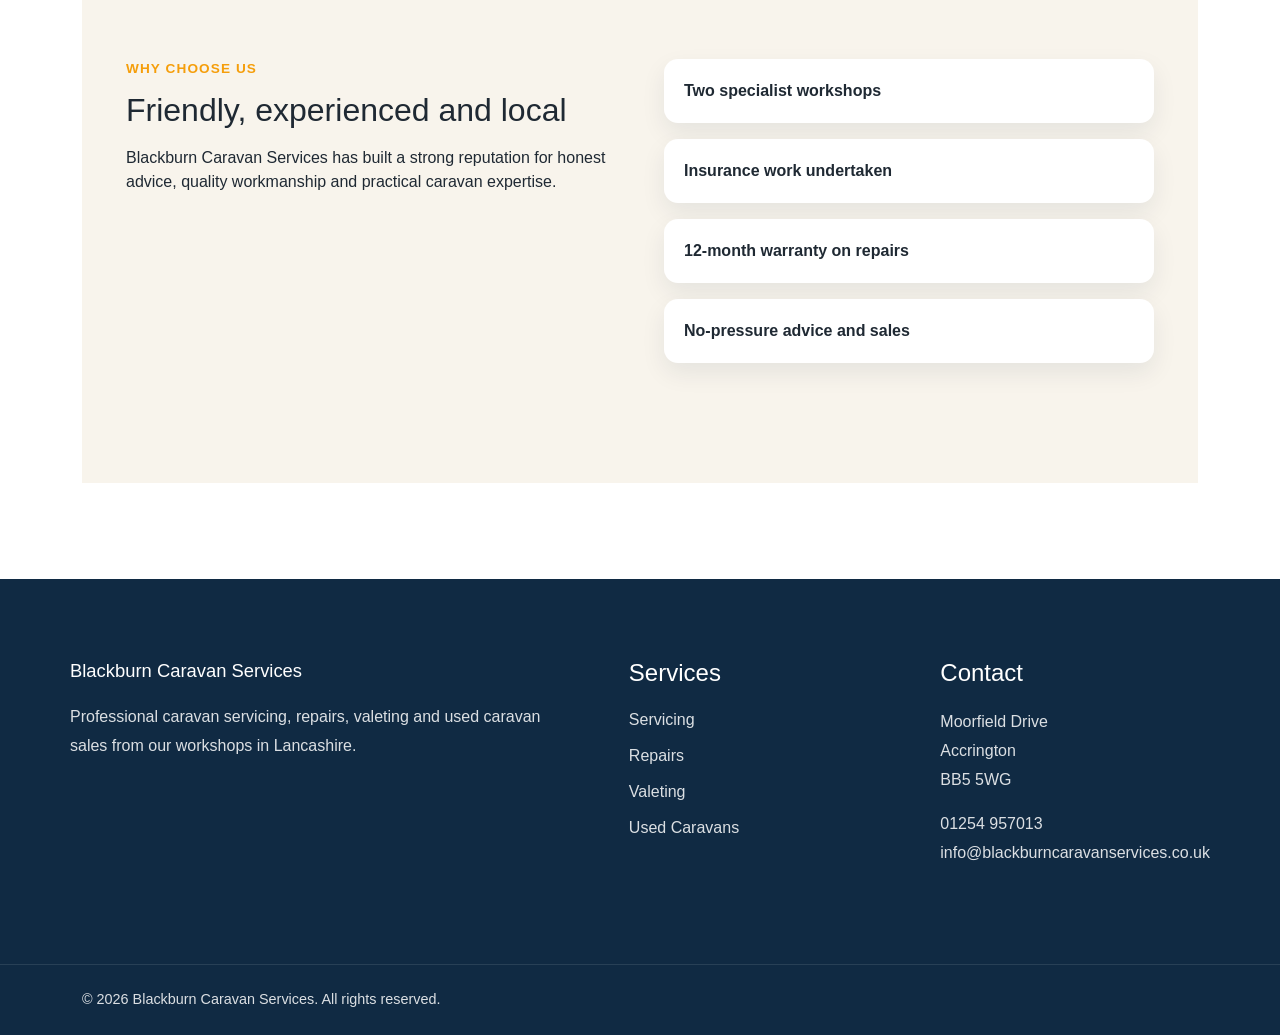
==== commit 551f1da7: "Change location" ====
--- a/docs/index.html
+++ b/docs/index.html
@@ -43,8 +43,8 @@
             </p>
 
             <div class="hero-actions">
-                <a class="button button-primary" href="">Book a service</a>
-                <a class="button button-secondary" href="">View repairs</a>
+                <a class="button button-primary" href="contact.html">Book a service</a>
+                <a class="button button-secondary" href="repairs.html">View repairs</a>
             </div>
         </div>
 
@@ -167,7 +167,7 @@
 
             <p b-vh2o0udhn5>
                 Professional caravan servicing, repairs, valeting and used caravan sales
-                from our workshops in Blackburn.
+                from our workshops in Lancashire.
             </p>
         </div>
 
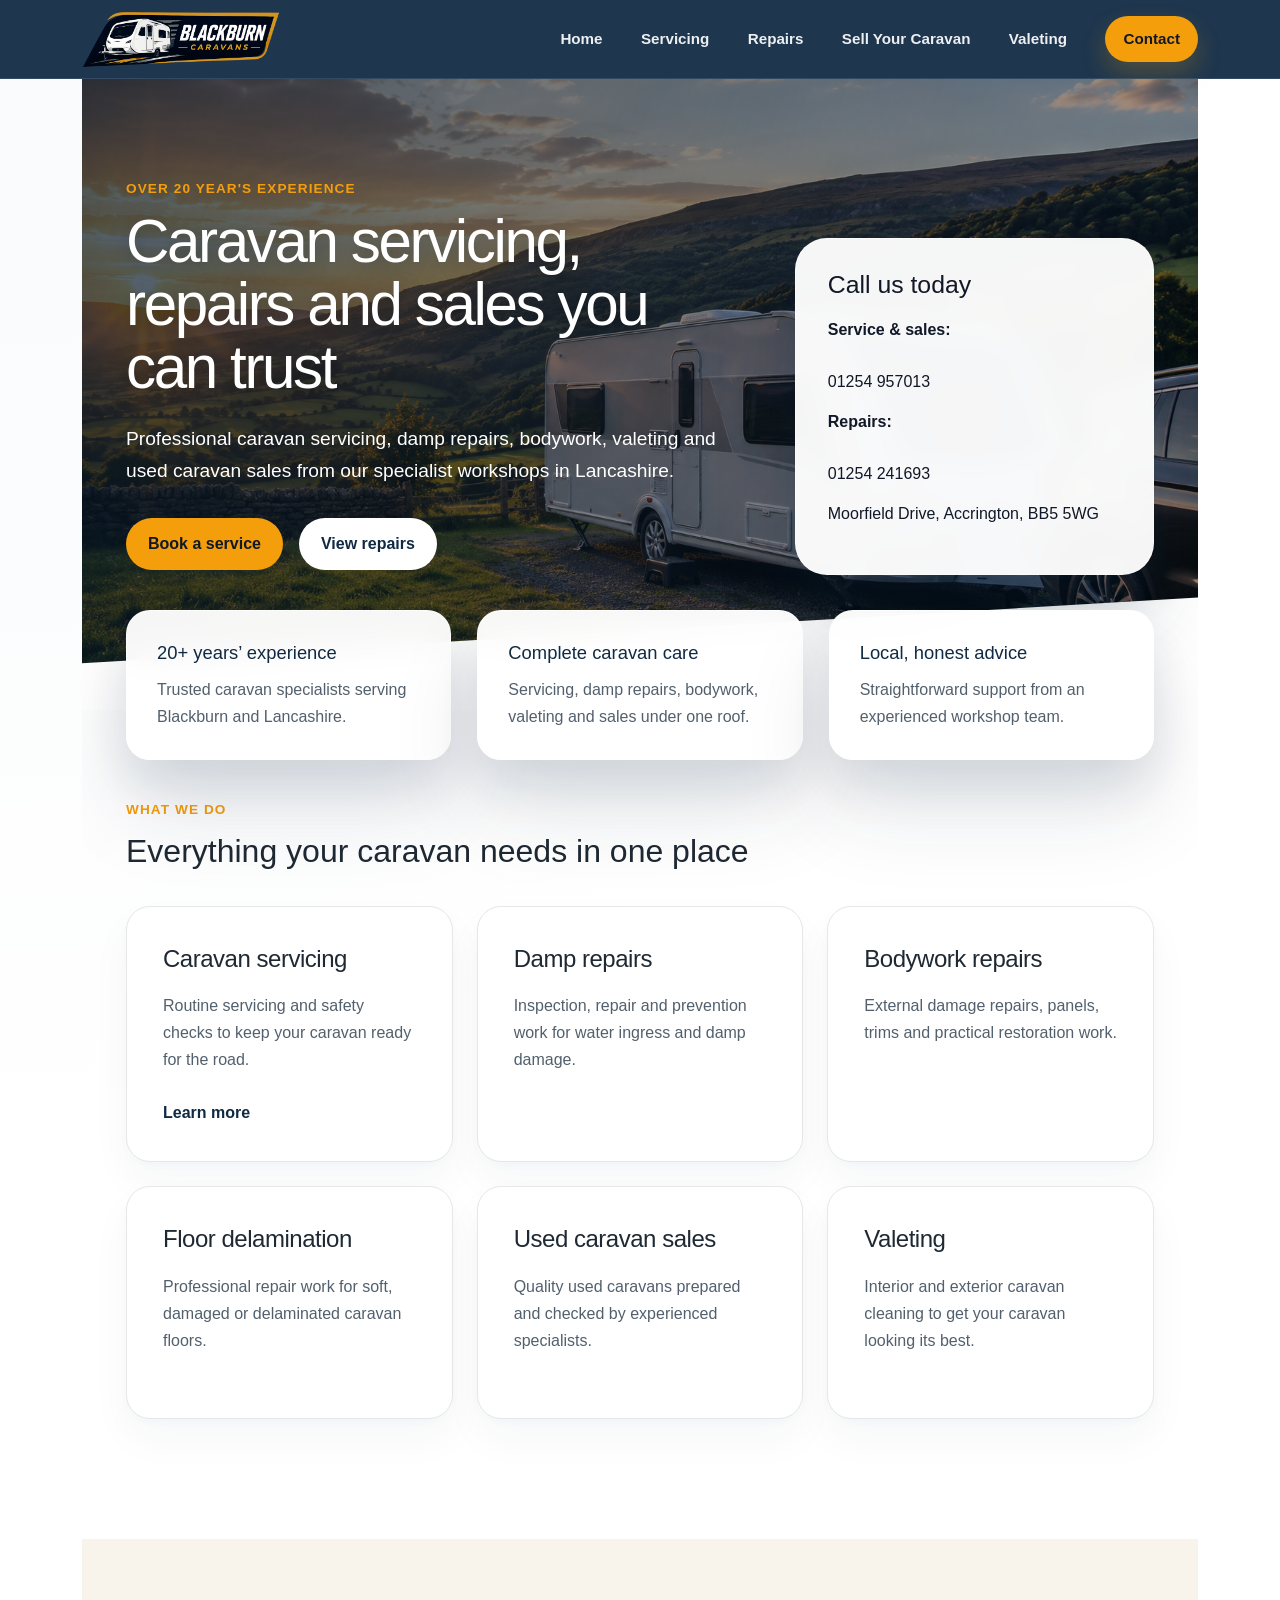
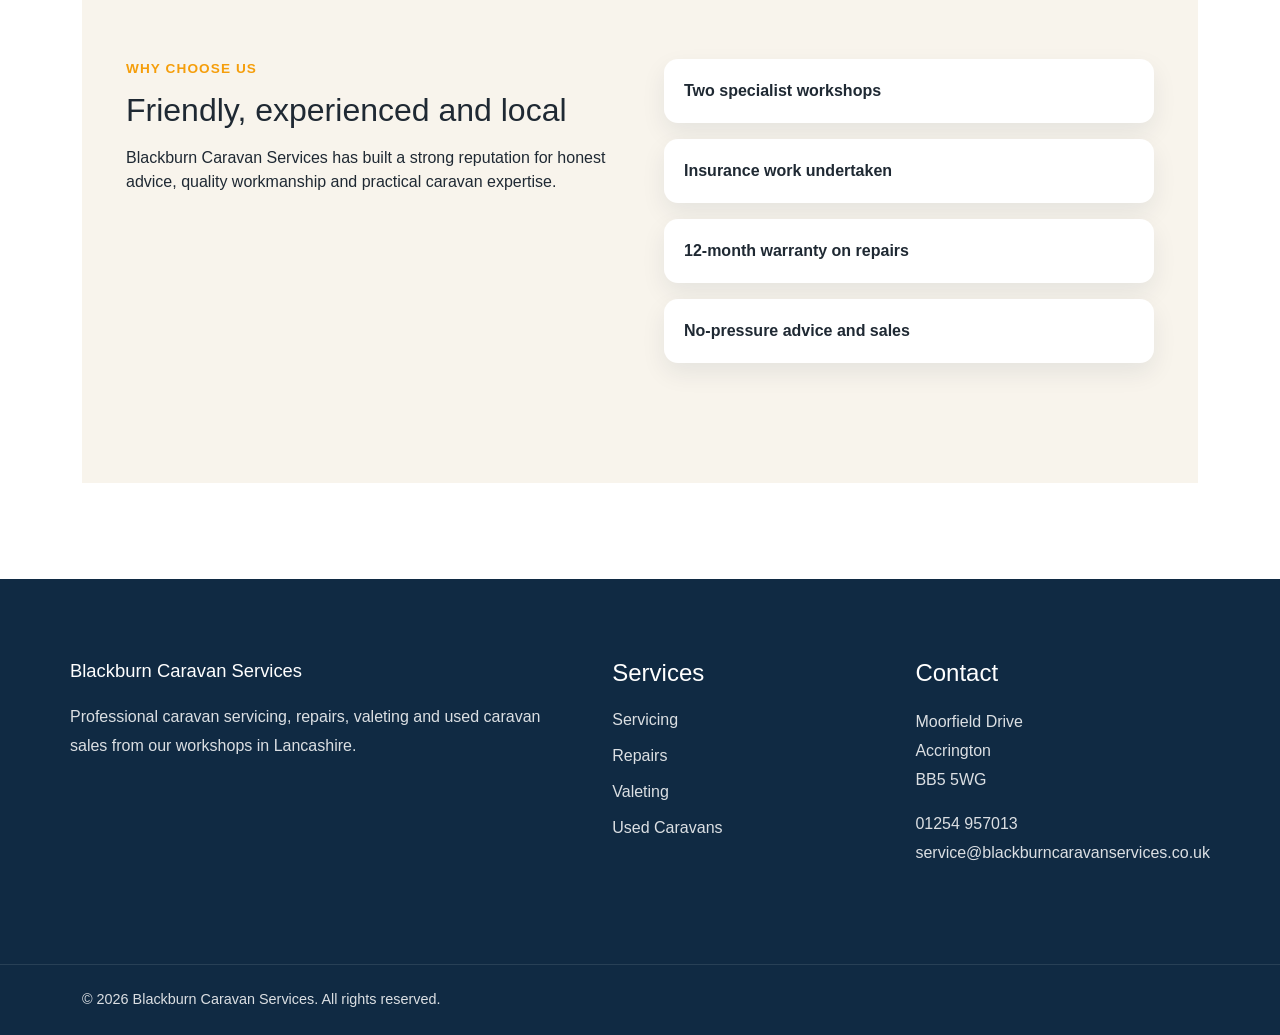
==== commit 34fb4b47: "Change emails" ====
--- a/docs/index.html
+++ b/docs/index.html
@@ -39,7 +39,7 @@
             <h1>Caravan servicing, repairs and sales you can trust</h1>
             <p class="hero-text">
                 Professional caravan servicing, damp repairs, bodywork, valeting and used caravan sales
-                from our specialist workshops in Blackburn.
+                from our specialist workshops in Lancashire.
             </p>
 
             <div class="hero-actions">
@@ -193,8 +193,8 @@
 
             <p b-vh2o0udhn5>
                 <a b-vh2o0udhn5 href="tel:01254957013">01254 957013</a><br b-vh2o0udhn5 />
-                <a b-vh2o0udhn5 href="mailto:info@blackburncaravanservices.co.uk">
-                    info@blackburncaravanservices.co.uk
+                <a b-vh2o0udhn5 href="mailto:service@blackburncaravanservices.co.uk">
+                    service@blackburncaravanservices.co.uk
                 </a>
             </p>
         </div>
